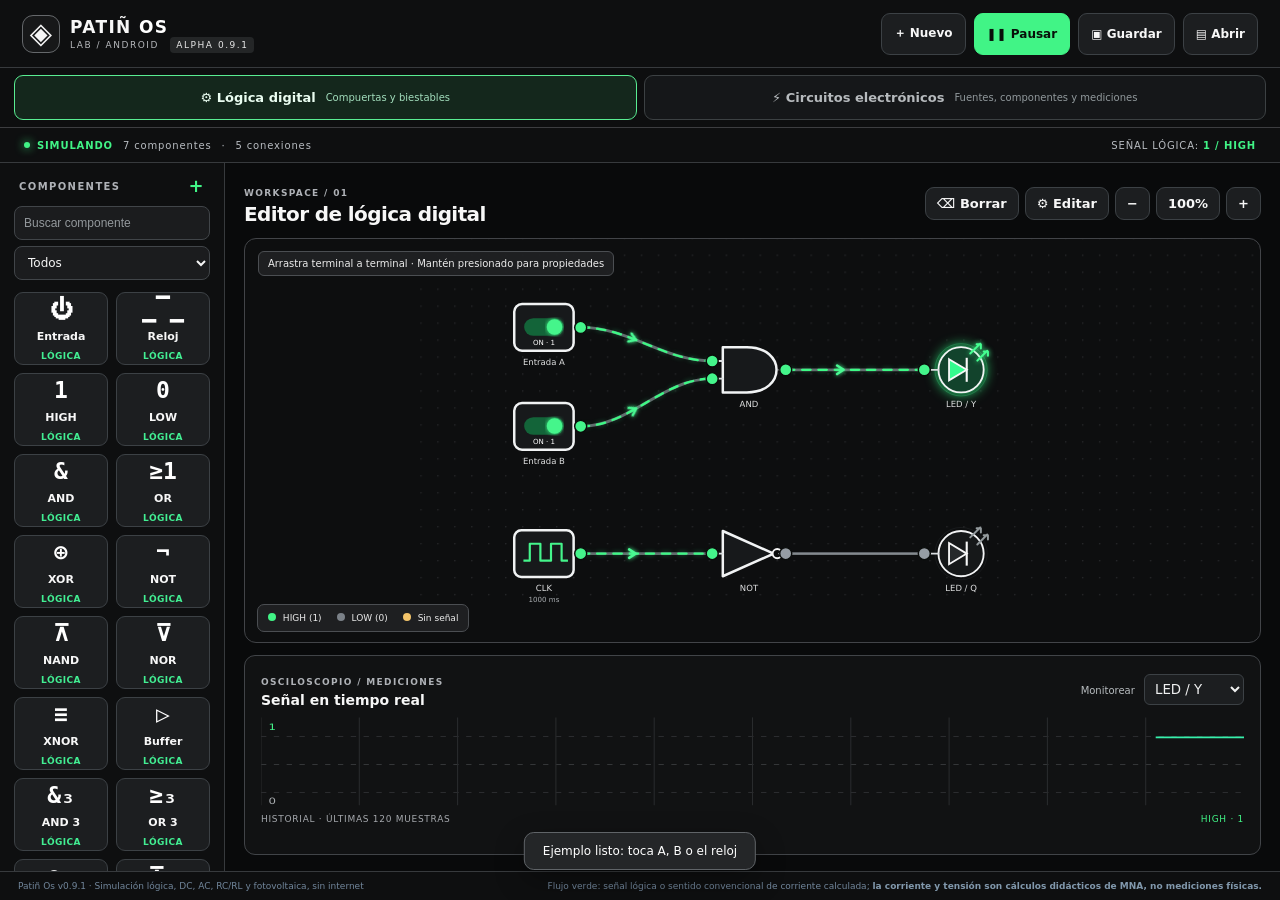
==== web/index.html @ f3eb8fe8 "chore: bump Patiñ Os to 0.9.1 and update electrical indicators" ====
<!DOCTYPE html>
<html lang="es"><head><meta charset="utf-8"/><meta name="viewport" content="width=device-width,initial-scale=1,maximum-scale=5,user-scalable=yes"/>
<meta name="theme-color" content="#0a0a0b"/><title>Patiñ Os · Laboratorio de circuitos</title>
<link rel="stylesheet" href="style.css"/></head><body>
<div class="app">
  <header class="topbar">
    <div class="brand"><div class="brand-mark">◈</div><div><strong>PATIÑ <em>OS</em></strong><small>LAB / ANDROID <span class="alpha">ALPHA 0.9.1</span></small></div></div>
    <div class="header-tools">
      <button id="newBtn" class="action" title="Nuevo proyecto" aria-label="Nuevo proyecto">＋ <span>Nuevo</span></button>
      <button id="runBtn" class="action primary" title="Pausar o reanudar" aria-label="Pausar o reanudar">❚❚ <span>Pausar</span></button>
      <button id="saveBtn" class="action" title="Guardar proyecto" aria-label="Guardar proyecto">▣ <span>Guardar</span></button>
      <button id="spiceBtn" class="action" title="Exportar circuito SPICE .cir" aria-label="Exportar SPICE">⚗ <span>SPICE</span></button>
      <button id="loadBtn" class="action" title="Abrir proyecto" aria-label="Abrir proyecto">▤ <span>Abrir</span></button>
      <input id="fileInput" type="file" accept=".json,.dig,application/json,application/xml,text/xml,text/plain" hidden />
    </div>
  </header>
  <nav class="workspace-tabs" aria-label="Laboratorios separados">
    <button id="logicModeBtn" class="workspace-tab active" data-workspace="logic" aria-pressed="true">⚙ Lógica digital <small>Compuertas y biestables</small></button>
    <button id="electronicsModeBtn" class="workspace-tab" data-workspace="electronics" aria-pressed="false">⚡ Circuitos electrónicos <small>Fuentes, componentes y mediciones</small></button>
  </nav>
  <div class="ribbon">
    <div class="live-pill"><i></i><b id="liveStatus">SIMULANDO</b></div>
    <span id="statNodes">0 componentes</span><span class="dotsep">·</span><span id="statWires">0 conexiones</span>
    <span class="ribbon-spacer"></span><span id="signalSummary">SEÑAL LÓGICA: <b class="high-word">1 / HIGH</b></span>
  </div>
  <main class="main">
    <aside class="sidebar">
      <div class="section-head">COMPONENTES <span>+</span></div>
      <div class="tool-controls"><input id="toolSearch" type="search" placeholder="Buscar componente" aria-label="Buscar componente" autocomplete="off"/><select id="toolCategory" aria-label="Categoría de componentes"><option value="all">Todos</option><option value="source">Fuentes</option><option value="gate">Compuertas</option><option value="advanced">Avanzados</option><option value="output">Salidas</option><option value="sequential">Biestables</option><option value="decoder">Decodificadores</option><option value="passive">Pasivos</option><option value="supply">Fuentes AC/DC</option><option value="diode">Diodos y LEDs</option><option value="actuator">Actuadores</option><option value="measurement">Medición</option><option value="transistor">Semiconductores e IC</option></select></div>
      <div class="tool-grid" id="tools"></div>
      <div class="section-head lower">PROYECTO</div>
      <div class="side-actions">
        <button id="sampleBtn">↻ <span>Circuito de ejemplo</span></button>
        <button id="undoBtn">↶ <span>Deshacer</span></button>
        <button id="clearBtn">⌫ <span>Limpiar todo</span></button>
      </div>
      <div class="tip"><b>Cómo conectar</b><p>Arrastra desde el punto de salida <span class="outdot">●</span> de un componente y luego una entrada <span class="indot">●</span>. Mueve los bloques arrastrándolos.</p></div>
    </aside>
    <section class="workarea">
      <div class="canvas-top"><div><span class="eyebrow">WORKSPACE / 01</span><h1 id="workspaceTitle">Editor de lógica digital</h1></div><div class="canvas-controls"><button id="deleteModeBtn">⌫ <span>Borrar</span></button><button id="editBtn" title="Editar propiedades del seleccionado">⚙ <span>Editar</span></button><button id="zoomOutBtn">−</button><button id="zoomResetBtn">100%</button><button id="zoomInBtn">+</button></div></div>
      <div class="svg-box" id="stage"><svg id="board" viewBox="0 0 1160 650" preserveAspectRatio="xMidYMid meet" aria-label="Editor visual de circuitos lógicos"><defs>
          <pattern id="dots" patternUnits="userSpaceOnUse" width="24" height="24"><circle cx="1" cy="1" r="1.1" fill="#323437" opacity=".68"/></pattern>
          <filter id="glow"><feGaussianBlur stdDeviation="3" result="blur"/><feMerge><feMergeNode in="blur"/><feMergeNode in="SourceGraphic"/></feMerge></filter>
        </defs><rect id="background" width="100%" height="100%" fill="url(#dots)"/><g id="wiresLayer"></g><g id="nodesLayer"></g><g id="overlayLayer"></g><g id="fxLayer" aria-hidden="true"></g></svg>
       <div class="canvas-hint" id="hint">Toca un interruptor para cambiar el nivel lógico</div>
       <div class="legend" id="signalLegend"><span><i class="green"></i> HIGH (1)</span><span><i class="gray"></i> LOW (0)</span><span><i class="amber"></i> Sin señal</span></div>
      </div>
      <div class="analog-status" id="analogStatus" role="status" hidden></div>
      <div class="import-status" id="importStatus" role="alert" hidden></div>
      <div class="bottom">
        <div class="scope-header"><div><span class="eyebrow">OSCILOSCOPIO / MEDICIONES</span><h2>Señal en tiempo real</h2></div><label>Monitorear <select id="scopeSelect"></select></label></div>
        <svg id="scope" viewBox="0 0 920 124" preserveAspectRatio="none"><g id="scopeLayer"></g></svg>
        <div class="scope-footer"><span>HISTORIAL · ÚLTIMAS 120 MUESTRAS</span><span id="scopeState">HIGH = 1</span></div>
      </div>
    </section>
  </main>
  <footer><span>Patiñ Os v0.9.1 · Simulación lógica, DC, AC, RC/RL y fotovoltaica, sin internet</span><span>Flujo verde: señal lógica o sentido convencional de corriente calculada; <b>la corriente y tensión son cálculos didácticos de MNA, no mediciones físicas.</b></span></footer>
  <div id="toast" role="status" aria-live="polite"></div>
  <dialog id="propsDialog" class="props-dialog" aria-labelledby="propsTitle"><form id="propsForm" method="dialog"><h2 id="propsTitle">Propiedades</h2><p class="props-description">Mantén presionado cualquier componente para configurar sus parámetros.</p><div id="propsFields"></div><p id="propsHelp" class="props-help"></p><div class="props-actions"><button type="button" id="propsClose">Cancelar</button><button type="submit" class="props-save">Guardar cambios</button></div></form></dialog>
</div>
<script src="engine.js"></script><script src="analog.js"></script><script src="spice.js"></script><script src="dig.js"></script><script src="app.js"></script></body></html>
---- web/style.css ----
:root{--bg:#07101b;--panel:#0d1928;--panel2:#111f30;--edge:#24354a;--text:#e7f1fd;--muted:#7890aa;--hi:#38f0a2;--cyan:#36d6ff;--warn:#ffcc68;--low:#576a83}*{box-sizing:border-box}html,body{width:100%;height:100%;margin:0;background:var(--bg);color:var(--text);font-family:Inter,system-ui,-apple-system,Segoe UI,Roboto,sans-serif;overscroll-behavior:none}button,select{font-family:inherit}button{cursor:pointer;-webkit-tap-highlight-color:transparent;touch-action:manipulation}.app{display:flex;flex-direction:column;height:100dvh;min-height:560px}.topbar{height:68px;border-bottom:1px solid var(--edge);padding:0 22px;display:flex;align-items:center;justify-content:space-between;background:#0b1522;flex-shrink:0}.brand{display:flex;align-items:center;gap:10px}.brand-mark{height:38px;width:38px;background:linear-gradient(140deg,#1a4662,#164a4c);border:1px solid #276880;border-radius:11px;color:#64e7e5;text-align:center;line-height:34px;font-size:29px}.brand strong{font-size:17px;letter-spacing:.095em}.brand strong em{font-style:normal;color:var(--hi)}.brand small{display:block;font-size:9px;color:#95adc6;letter-spacing:.17em;margin-top:3px}.alpha{font-size:9px;background:#1d3c3c;color:#73d8b4;padding:3px 6px;border-radius:4px;margin-left:7px}.header-tools{display:flex;gap:8px}.action,.canvas-controls button{background:#14243a;border:1px solid var(--edge);color:#ccdded;border-radius:9px;padding:10px 12px;font-weight:700;font-size:12px}.action.primary{color:#0c211e;background:var(--hi);border-color:var(--hi)}.ribbon{height:35px;display:flex;gap:10px;align-items:center;padding:0 24px;border-bottom:1px solid #152a3c;background:#0b1521;color:#8aa1b8;font-size:10px;letter-spacing:.085em;flex-shrink:0}.ribbon-spacer{flex:1}.live-pill{display:flex;gap:7px;align-items:center;color:#62e6af;font-weight:800}.live-pill i{height:6px;width:6px;background:var(--hi);border-radius:50%;box-shadow:0 0 10px var(--hi)}.high-word{color:var(--hi)}.main{display:flex;flex:1;min-height:0}.sidebar{width:225px;flex-shrink:0;border-right:1px solid var(--edge);padding:18px 14px;overflow:auto;background:#0b1522}.section-head{font-size:10px;font-weight:900;color:#9db3c9;letter-spacing:.14em;display:flex;justify-content:space-between;padding:0 5px;margin-bottom:14px}.section-head span{color:var(--hi);font-size:18px;line-height:9px}.section-head.lower{margin-top:26px}.tool-grid{display:grid;grid-template-columns:repeat(2,minmax(0,1fr));gap:8px}.tool{min-height:73px;border:1px solid #26394f;background:#111f30;color:#d5e8f4;border-radius:9px;display:flex;flex-direction:column;justify-content:center;align-items:center;gap:8px;font-size:11px;font-weight:750;transition:background .12s}.tool:hover,.tool:active{border-color:#39bcb0;background:#19384a}.tool .glyph{font-family:monospace;color:#62dcd8;font-size:23px;font-weight:800}.side-actions{display:flex;flex-direction:column;gap:4px}.side-actions button{display:flex;gap:11px;align-items:center;background:transparent;color:#b8cbdd;border:0;border-radius:8px;padding:10px 9px;text-align:left;font-weight:600;font-size:11px}.side-actions button:hover{background:#172a3b}.tip{margin:22px 0 0;border:1px solid #23474c;border-radius:9px;padding:12px;background:#0e292d;font-size:11px;color:#93bfbf;line-height:1.6}.tip b{color:#72e0d0}.tip p{margin:6px 0 0}.outdot{color:var(--hi)}.indot{color:var(--cyan)}.workarea{flex:1;min-width:0;min-height:0;display:flex;flex-direction:column;padding:18px 19px 16px;gap:12px}.canvas-top{display:flex;justify-content:space-between;align-items:center;gap:6px}.eyebrow{font-size:9px;color:#72a5bd;letter-spacing:.15em;font-weight:800}h1{margin:2px 0 0;font-size:20px;letter-spacing:-.03em}h2{font-size:14px;margin:3px 0 0}.canvas-controls{display:flex;gap:6px}.canvas-controls button{font-size:13px;padding:8px 11px}.canvas-controls .on{color:var(--warn);border-color:var(--warn)}.svg-box{position:relative;min-height:250px;flex:1;border:1px solid #2b4054;background:#0b1726;border-radius:12px;overflow:hidden}.svg-box svg{width:100%;height:100%;display:block;touch-action:none;user-select:none;-webkit-user-select:none}.canvas-hint{position:absolute;top:12px;left:13px;background:#1a2b3cdb;border:1px solid #253f54;border-radius:6px;font-size:10px;padding:6px 9px;color:#96bad0;pointer-events:none}.legend{position:absolute;bottom:10px;left:12px;display:flex;gap:15px;background:#0b1a2cd9;border:1px solid #2a3d52;border-radius:7px;padding:8px 10px;font-size:9px;color:#a6b6c8;pointer-events:none}.legend i{display:inline-block;width:8px;height:8px;border-radius:50%;margin-right:4px}.legend .green{background:var(--hi)}.legend .gray{background:var(--low)}.legend .amber{background:var(--warn)}.gate-body{fill:#15273a;stroke:#59738b;stroke-width:1.8}.gate-label{fill:#e0effa;font:bold 15px system-ui,Segoe UI,sans-serif;text-anchor:middle;dominant-baseline:middle;pointer-events:none}.gate-caption{fill:#95acc4;font:11px system-ui,Segoe UI,sans-serif;text-anchor:middle;pointer-events:none}.gate-sublabel{fill:#83b4b8;font:9px system-ui,Segoe UI,sans-serif;text-anchor:middle;pointer-events:none}.node-group{cursor:grab}.node-group.dragging{cursor:grabbing}.node-group.selected .gate-body{stroke:#44e0dd;stroke-width:2.8;filter:drop-shadow(0 0 5px #27b1c85c)}.port{stroke:#0b1927;stroke-width:3;cursor:crosshair}.port.out{fill:var(--hi)}.port.in{fill:var(--cyan)}.wire-back{fill:none;stroke:#475b70;stroke-width:5;stroke-linecap:round;pointer-events:stroke}.wire-energized{fill:none;stroke:#35f9ad;stroke-width:3;stroke-dasharray:9 15;stroke-linecap:round;animation:energyFlow .85s linear infinite;pointer-events:none;filter:drop-shadow(0 0 4px #23f8a66a)}.wire-low{fill:none;stroke:#536a84;stroke-width:3;pointer-events:none}.wire-open{fill:none;stroke:#e8b45e;stroke-width:2;stroke-dasharray:4 10;pointer-events:none}.wire-delete{stroke:#e95967}.wire-preview{fill:none;stroke:var(--cyan);stroke-width:2.8;stroke-dasharray:6 8;pointer-events:none}@keyframes energyFlow{to{stroke-dashoffset:-24}}.bottom{height:200px;flex-shrink:0;background:#0d1a29;border:1px solid #22384c;border-radius:11px;padding:14px 16px 12px;display:flex;flex-direction:column}.scope-header{display:flex;align-items:center;justify-content:space-between}.scope-header label{font-size:10px;color:#9fb2c6}.scope-header select{margin-left:6px;border:1px solid #294153;background:#142b3e;color:#d2f3eb;border-radius:6px;padding:6px;max-width:155px}#scope{width:100%;height:99px;margin-top:7px;overflow:hidden}.scope-footer{display:flex;justify-content:space-between;color:#7891aa;font-size:9px;letter-spacing:.08em}.scope-footer span:last-child{color:#6ff4b5}footer{display:flex;justify-content:space-between;gap:10px;padding:9px 18px;background:#0b1421;border-top:1px solid #1e3143;font-size:9px;color:#71869b;flex-shrink:0}footer b{font-weight:600;color:#8198ac}#toast{position:fixed;z-index:200;left:50%;bottom:30px;transform:translateX(-50%) translateY(90px);transition:transform .2s;background:#1e3e48;border:1px solid #3a9996;color:#d9fff5;border-radius:10px;padding:11px 18px;font-size:12px;box-shadow:0 10px 30px #0005;pointer-events:none}#toast.visible{transform:translateX(-50%) translateY(0)}
@media(max-width:850px){.sidebar{width:176px;padding:12px 9px}.tool{min-height:62px}.workarea{padding:12px}.bottom{height:172px}.main{min-height:0}.topbar{padding:0 10px}.ribbon{padding:0 11px}.canvas-controls button{padding:7px 8px}footer{display:none}}
@media(max-width:630px){.app{min-height:550px}.topbar{height:56px}.brand strong{font-size:13px}.brand small{font-size:8px}.brand-mark{height:32px;width:32px;line-height:29px;font-size:25px}.action{padding:8px 9px}.action span{display:none}.header-tools{gap:4px}.ribbon{height:30px;font-size:8px}.ribbon>span:nth-of-type(3),.ribbon>.dotsep{display:none}.main{flex-direction:column-reverse}.sidebar{width:100%;height:124px;flex-shrink:0;padding:9px 10px;overflow-x:auto;overflow-y:hidden;border-right:none;border-top:1px solid var(--edge)}.sidebar>.section-head{display:none}.tool-grid{display:flex;gap:7px;width:max-content}.tool{min-width:77px;min-height:95px;gap:4px}.tool .glyph{font-size:24px}.side-actions,.tip{display:none}.workarea{padding:9px;gap:7px}.canvas-top h1{font-size:15px}.canvas-controls button span{display:none}.canvas-hint{font-size:9px}.legend{gap:7px;font-size:8px}.bottom{height:135px;padding:8px 10px}.scope-header h2{font-size:12px}#scope{height:64px}.scope-footer{font-size:8px}.scope-header select{max-width:108px} .canvas-hint{top:6px;left:6px}}

/* 0.2: visible file import diagnostics, especially useful on narrow Android screens. */
.import-status{background:#3b261c;color:#ffe9c7;border:1px solid #ba7344;border-radius:9px;padding:9px 13px;font-size:11px;line-height:1.5;white-space:normal;word-break:break-word;max-height:106px;overflow:auto;flex-shrink:0}
.import-status[hidden]{display:none}
.brand strong{letter-spacing:.08em}
@media(max-width:630px){.import-status{font-size:10px;max-height:76px;padding:7px 9px}.brand strong{font-size:16px}}

/* Patiñ Os 0.3: monochrome high contrast, SVG component symbols and directed activity. */
:root{--bg:#08090a;--panel:#101112;--panel2:#171819;--edge:#373a3d;--text:#f7f7f7;--muted:#acb0b4;--hi:#41f486;--cyan:#e2e6e9;--warn:#f3c46a;--low:#7b8188}
html,body{background:var(--bg);color:var(--text);-webkit-font-smoothing:antialiased;text-rendering:optimizeLegibility}
.topbar,.ribbon,footer,.sidebar{background:#0e0f10;border-color:var(--edge)}.topbar{box-shadow:0 1px 0 #35383a}
.brand-mark{background:#171819;color:#f6f6f6;border-color:#65686b}.brand small{color:#b6b8bc}.brand strong em{color:#fff}.alpha{background:#242627;color:#e9e9e9}.ribbon{color:#b8bcc1}.eyebrow,.section-head{color:#afb2b7}.live-pill{color:var(--hi)}
.action,.canvas-controls button,.tool,.scope-header select{background:#1c1e20;color:#f7f7f7;border-color:#3c4145}.action.primary{background:var(--hi);color:#08100a;border-color:var(--hi)}.action:hover,.tool:hover,.canvas-controls button:hover{background:#2c2e30;border-color:#c9cbd0;color:#fff}
.sidebar{border-color:var(--edge)}.side-actions button{color:#eeeff1}.side-actions button:hover{background:#252729}.tip{background:#191b1b;border-color:#414443;color:#b6bec0}.tip b{color:#fff}.tool .glyph{color:#fff}.outdot{color:var(--hi)}.indot{color:#f6f6f6}
.workarea{background:#090a0b}.svg-box{background:#0d0e0f;border-color:#424448}.canvas-hint,.legend{background:#202123ec;border-color:#4b4e52;color:#ececec}.legend .gray{background:var(--low)}
.gate-body{fill:#17191b;stroke:#f1f3f4;stroke-width:2.5;stroke-linejoin:round;vector-effect:non-scaling-stroke}.gate-line{fill:none;stroke:#f5f5f5;stroke-width:2.5;vector-effect:non-scaling-stroke}.gate-caption{fill:#e0e1e2;font:12px system-ui,Segoe UI,sans-serif;text-anchor:middle;pointer-events:none}.gate-sublabel{fill:#fff;font:10px system-ui,sans-serif;text-anchor:middle;pointer-events:none}.gate-label{fill:#f5f5f5;font:700 28px system-ui,sans-serif;text-anchor:middle;dominant-baseline:middle;pointer-events:none}
.node-group.selected .gate-body{stroke:#44f58b;stroke-width:3.5;filter:drop-shadow(0 0 5px #35ed8966)}.port{stroke:#0b0b0b;stroke-width:2.8}.port.in,.port.out{stroke:#0a0c0b;stroke-width:2}.wire-back{stroke:#63696d;stroke-width:4}.wire-low{stroke:#84898e;stroke-width:2.5}.wire-energized{stroke:#3dfa85;stroke-width:3.2;stroke-dasharray:12 11;filter:drop-shadow(0 0 4px #34ff9566);animation:energyFlow .9s linear infinite}.flow-chevron{fill:none;stroke:#4af993;stroke-width:3.6;stroke-linecap:round;stroke-linejoin:round;filter:drop-shadow(0 0 3px #4af993)}.app.paused .wire-energized{animation-play-state:paused}.wire-preview{stroke:#e9e9e9}.wire-open{stroke:#e5bc72}.wire-delete{stroke:#ff7777}.led-housing{fill:#161819;stroke:#f3f4f5;stroke-width:2.6}.led-housing.lit{fill:#12432c;filter:drop-shadow(0 0 9px #2ffc86)}.led-rays{fill:none;stroke:#92999c;stroke-width:2.8;stroke-linecap:round;stroke-linejoin:round}.led-rays.rays-on{stroke:#45ff91;filter:drop-shadow(0 0 4px #4bff9a)}
.bottom{background:#111213;border-color:#414448}#scope{background:#111213}.scope-header label{color:#b8bdc0}.scope-header select{color:#f0f1f1}.scope-footer{color:#a5a8ad}.scope-footer span:last-child{color:var(--hi)}#toast{background:#242628;border-color:#606468;color:#fff}.import-status{background:#2c2317;color:#ffe9c7}
svg{shape-rendering:geometricPrecision;text-rendering:geometricPrecision}
@media(max-width:630px){.topbar{padding:0 11px}.brand strong{font-size:16px}.ribbon{font-size:9px}.workarea{padding:10px;gap:9px}.svg-box{min-height:260px}.canvas-hint{font-size:11px;padding:7px 10px}.canvas-top h1{font-size:17px}.canvas-controls button{min-width:37px;padding:9px}.sidebar{height:125px}.tool{background:#171819;min-width:80px;min-height:94px}.tool .glyph{font-size:27px}.legend{font-size:9px;gap:8px}.bottom{height:151px}.scope-header h2{font-size:14px}.scope-header select{padding:7px}.scope-footer{font-size:8px}}

.pin-lead{stroke:#dadde0;stroke-width:2.6;stroke-linecap:round;pointer-events:none}

/* v0.4 - touch-friendly wiring, component browsing, and small visual fault sparks */
.header-tools{align-items:center}.header-tools .action{min-width:42px;min-height:42px}
.tool-controls{display:flex;flex-direction:column;gap:6px;margin:0 0 12px}
.tool-controls input,.tool-controls select{width:100%;min-width:0;background:#1b1c1e;color:#f5f5f5;border:1px solid #414549;border-radius:8px;min-height:34px;padding:6px 9px;font-size:12px}
.tool-controls input::placeholder{color:#93989c}.empty-tools{font-size:12px;color:#adb1b6;padding:12px}
.port-hit{fill:transparent;stroke:transparent;stroke-width:2;pointer-events:all;cursor:crosshair}
.port{pointer-events:none}.port-hit:hover{stroke:#f2f2f2aa;fill:#aaaaaa26}
.pending-ring{fill:none;stroke:#f5f5f5;stroke-width:2;stroke-dasharray:5 5;animation:spinRing 1s linear infinite;pointer-events:none}
@keyframes spinRing{to{stroke-dashoffset:-20}}
.gate-symbol{fill:#f8f8f8;text-anchor:middle;font-size:23px;font-weight:800;font-family:system-ui;pointer-events:none}
.spark-particle{animation:sparkFly .58s ease-out forwards;pointer-events:none;transform-origin:center}
.spark-flash{fill:#ffd17f;animation:sparkFlash .38s ease-out forwards;pointer-events:none}
@keyframes sparkFly{0%{transform:translate(0,0) scale(1);opacity:1}100%{transform:translate(var(--dx),var(--dy)) scale(.15);opacity:0}}
@keyframes sparkFlash{0%{transform:scale(.8);opacity:1}100%{transform:scale(3.2);opacity:0}}
@media(max-width:630px){
 .topbar{gap:7px;padding:0 9px}.brand{gap:6px}.brand-mark{width:30px;height:30px;line-height:28px}
 .brand strong{font-size:14px}.brand small{font-size:7px;letter-spacing:.08em}.alpha{font-size:7px;padding:3px;margin-left:2px}
 .header-tools{gap:4px}.header-tools .action{min-width:38px;min-height:38px;padding:6px 8px;font-size:19px}
 .sidebar{height:176px;padding:7px 9px}.tool-controls{display:flex;flex-direction:row;gap:6px;margin-bottom:7px;height:33px}
 .tool-controls input{flex:1;width:auto;min-width:0}.tool-controls select{width:115px}
 .tool{min-height:102px;min-width:85px;gap:3px}.tool .glyph{font-size:24px}.tool span:last-child{font-size:11px}
 .canvas-hint{max-width:calc(100% - 20px)}.legend{gap:6px;padding:6px 7px}
}

/* Patiñ Os v0.5 – parameter editing and a larger searchable component library */
.component-line{fill:none;stroke:#f1f2f3;stroke-width:2.8;stroke-linejoin:round;stroke-linecap:round}
.component-shell{fill:#191b1c;stroke:#f1f2f3;stroke-width:2.7}
.component-on{fill:#143b28;filter:drop-shadow(0 0 8px #40f18b88)}
.component-letter{font:700 18px system-ui,sans-serif;fill:#f5f5f6;text-anchor:middle;pointer-events:none}
.component-mini{font:12px system-ui,sans-serif;fill:#cdd1d4;text-anchor:middle;pointer-events:none}
.component-properties{font:10px system-ui,sans-serif;text-anchor:middle;fill:#aaaeb2;pointer-events:none}
.sound-waves{fill:none;stroke:#4bf993;stroke-width:3;stroke-linecap:round;filter:drop-shadow(0 0 5px #40f18b)}
.analog-status{border:1px solid #55534a;border-radius:9px;background:#191817;color:#d9d5cb;padding:8px 12px;font-size:11px;line-height:1.5;max-height:90px;overflow:auto;flex-shrink:0}
.analog-status[hidden]{display:none}
.props-dialog{border:1px solid #555c5a;border-radius:16px;background:#161718;color:#f4f4f4;max-width:min(94vw,470px);width:calc(100% - 30px);max-height:83dvh;padding:21px;box-shadow:0 28px 90px #000d;overflow-y:auto}
.props-dialog::backdrop{background:#000b;backdrop-filter:blur(3px)}.props-dialog h2{font-size:21px;margin:0 0 7px}.props-description,.props-help{color:#aeb3b6;font-size:12px;line-height:1.6;margin:7px 0 16px}
.property-field{display:flex;flex-direction:column;gap:7px;margin:12px 0;font-size:12px;color:#dce0e2}
.property-field input,.property-field select{border:1px solid #555e61;border-radius:9px;background:#242628;color:#fff;min-height:44px;padding:9px 12px;font-size:16px;width:100%;box-sizing:border-box}
.property-field input:focus,.property-field select:focus{outline:2px solid #46ef8d;border-color:#46ef8d}
.props-actions{display:flex;gap:12px;justify-content:flex-end;margin-top:18px}.props-actions button{min-height:44px;padding:8px 15px;border:1px solid #656a6e;background:#252728;color:#f9f9f9;border-radius:9px}.props-actions .props-save{background:#41f486;border-color:#41f486;color:#07150d;font-weight:700}
@media(max-width:630px){.canvas-controls #editBtn{font-size:17px}.canvas-controls #editBtn span{display:none}.tool-controls select{width:128px}.tool{min-width:98px}.props-dialog{padding:17px}.analog-status{font-size:10px;max-height:68px}}

/* Voltaje y corriente físicos calculados de las ramas de MNA. */
.component-reading{font:9px system-ui,sans-serif;fill:#48ff98;text-anchor:middle;pointer-events:none;}
@media(max-width:630px){.component-reading{font-size:9px}}

/* v0.7: visible model support state on every catalog item. */
.tool .model-type{font-size:9px;letter-spacing:.045em;color:#42ef93;text-transform:uppercase;line-height:1.2;white-space:nowrap;font-weight:600}
.tool .model-type.pending{color:#e6c185}
@media(max-width:630px){.tool .model-type{font-size:8px}.tool{min-height:108px}}

/* v0.9: independently saved logic and electronics workspaces */
.workspace-tabs{display:flex;gap:7px;padding:7px 14px;background:#0d0e0f;border-bottom:1px solid #3c3d40;flex:none}
.workspace-tab{border:1px solid #3c4143;background:#151719;color:#b6babd;border-radius:9px;min-height:45px;padding:7px 14px;font-weight:750;text-align:left;flex:1;display:flex;align-items:center;gap:10px;justify-content:center;font-size:13px}
.workspace-tab small{font-weight:500;color:#91999c;font-size:10px}.workspace-tab.active{border-color:#59ed92;background:#14271c;color:#eafdf1}.workspace-tab.active small{color:#a2ddbc}
.workspace-tab:focus-visible{outline:2px solid #7af6ad;outline-offset:2px}
@media(max-width:630px){.workspace-tabs{gap:6px;padding:5px 9px}.workspace-tab{font-size:11px;min-height:39px;padding:5px 8px;gap:4px}.workspace-tab small{display:none}}
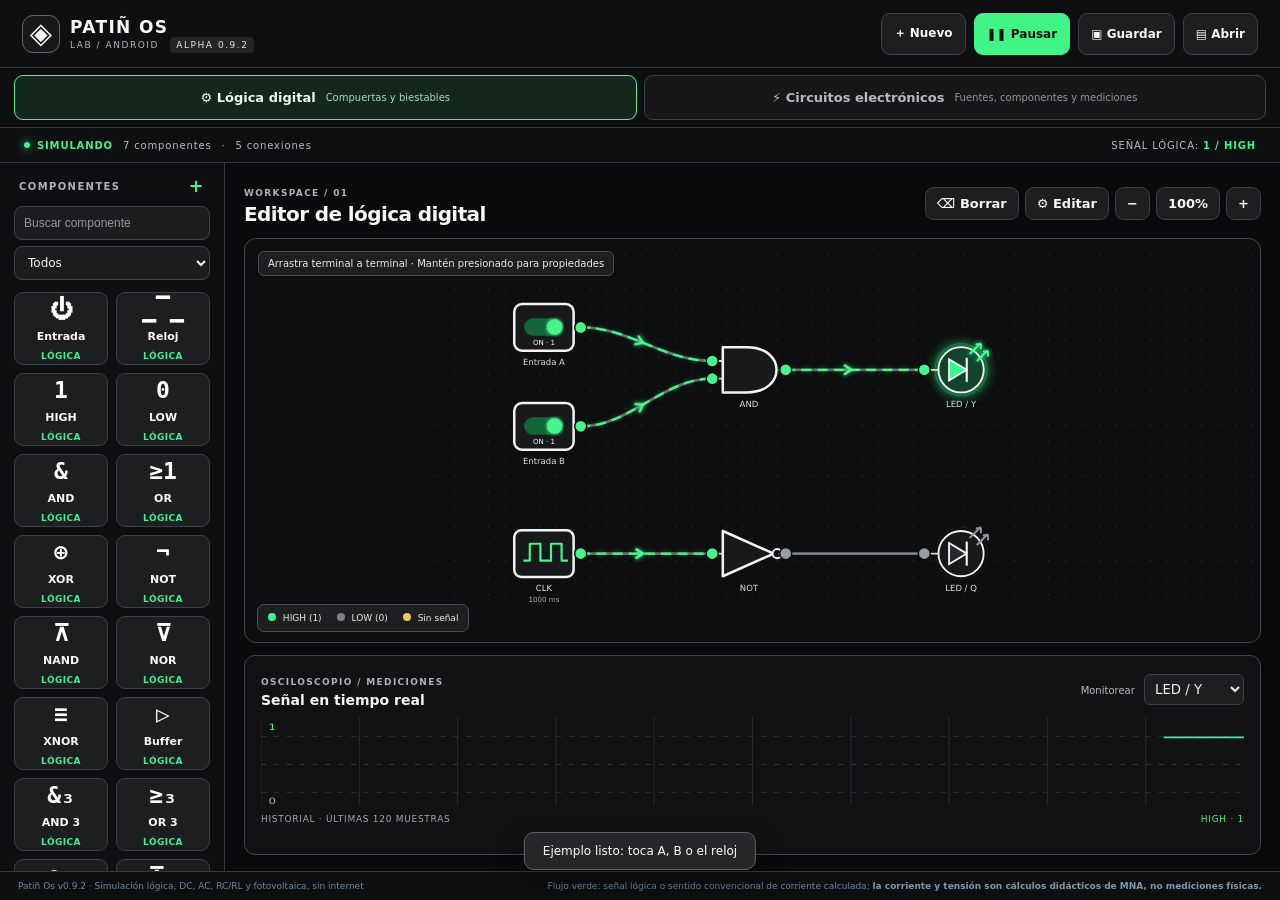
==== commit a875710a: "feat: Patiñ Os v0.9.2 transformer and RGB four-terminal physics" ====
--- a/web/index.html
+++ b/web/index.html
@@ -4,7 +4,7 @@
 <link rel="stylesheet" href="style.css"/></head><body>
 <div class="app">
   <header class="topbar">
-    <div class="brand"><div class="brand-mark">◈</div><div><strong>PATIÑ <em>OS</em></strong><small>LAB / ANDROID <span class="alpha">ALPHA 0.9.1</span></small></div></div>
+    <div class="brand"><div class="brand-mark">◈</div><div><strong>PATIÑ <em>OS</em></strong><small>LAB / ANDROID <span class="alpha">ALPHA 0.9.2</span></small></div></div>
     <div class="header-tools">
       <button id="newBtn" class="action" title="Nuevo proyecto" aria-label="Nuevo proyecto">＋ <span>Nuevo</span></button>
       <button id="runBtn" class="action primary" title="Pausar o reanudar" aria-label="Pausar o reanudar">❚❚ <span>Pausar</span></button>
@@ -54,8 +54,8 @@
       </div>
     </section>
   </main>
-  <footer><span>Patiñ Os v0.9.1 · Simulación lógica, DC, AC, RC/RL y fotovoltaica, sin internet</span><span>Flujo verde: señal lógica o sentido convencional de corriente calculada; <b>la corriente y tensión son cálculos didácticos de MNA, no mediciones físicas.</b></span></footer>
+  <footer><span>Patiñ Os v0.9.2 · Simulación lógica, DC, AC, RC/RL y fotovoltaica, sin internet</span><span>Flujo verde: señal lógica o sentido convencional de corriente calculada; <b>la corriente y tensión son cálculos didácticos de MNA, no mediciones físicas.</b></span></footer>
   <div id="toast" role="status" aria-live="polite"></div>
   <dialog id="propsDialog" class="props-dialog" aria-labelledby="propsTitle"><form id="propsForm" method="dialog"><h2 id="propsTitle">Propiedades</h2><p class="props-description">Mantén presionado cualquier componente para configurar sus parámetros.</p><div id="propsFields"></div><p id="propsHelp" class="props-help"></p><div class="props-actions"><button type="button" id="propsClose">Cancelar</button><button type="submit" class="props-save">Guardar cambios</button></div></form></dialog>
 </div>
-<script src="engine.js"></script><script src="analog.js"></script><script src="spice.js"></script><script src="dig.js"></script><script src="app.js"></script></body></html>+<script src="engine.js"></script><script src="analog.js"></script><script src="special.js"></script><script src="spice.js"></script><script src="dig.js"></script><script src="app.js"></script></body></html>
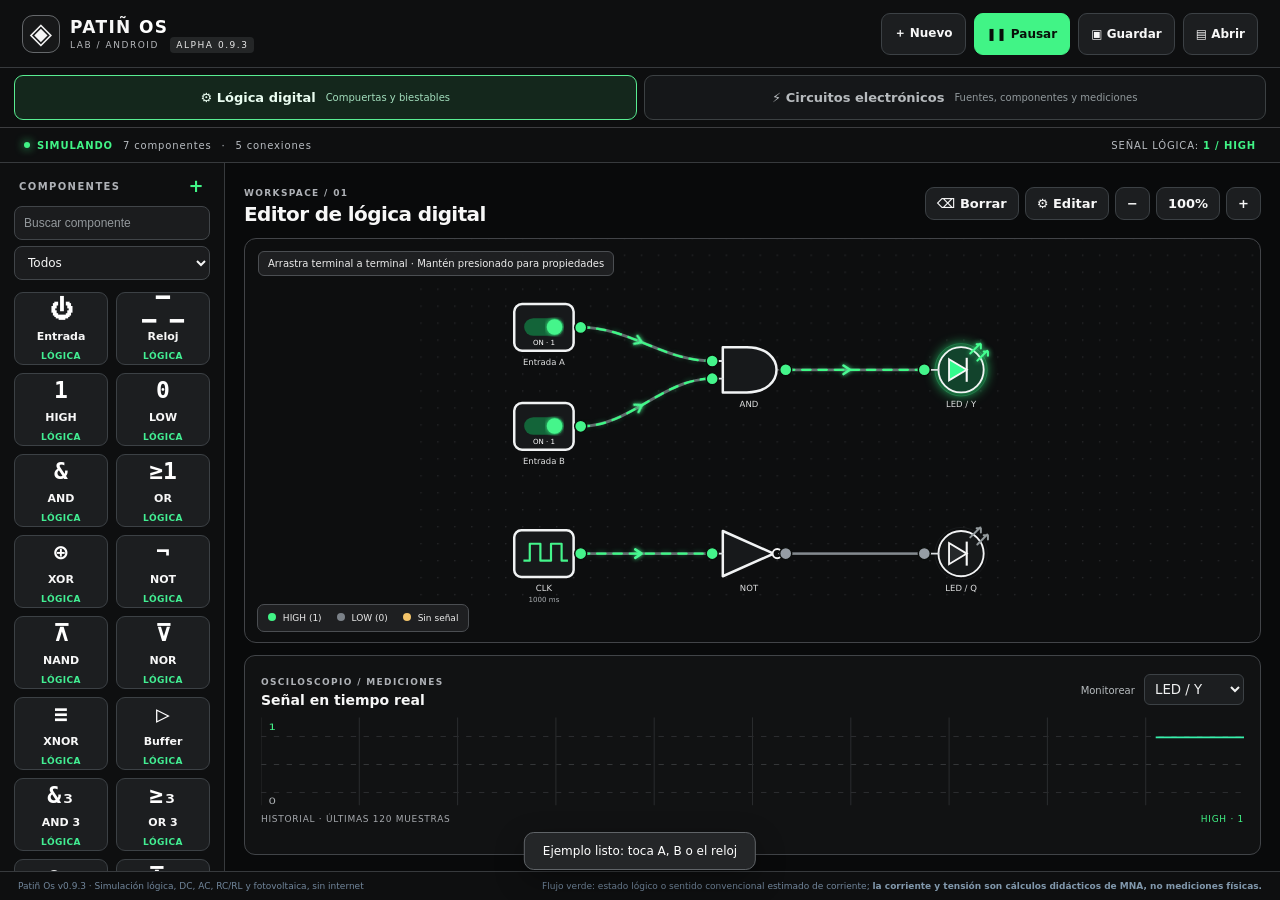
==== commit fd837b40: "feat: Patiñ Os v0.9.3 new electrical models and instruments" ====
--- a/web/index.html
+++ b/web/index.html
@@ -4,7 +4,7 @@
 <link rel="stylesheet" href="style.css"/></head><body>
 <div class="app">
   <header class="topbar">
-    <div class="brand"><div class="brand-mark">◈</div><div><strong>PATIÑ <em>OS</em></strong><small>LAB / ANDROID <span class="alpha">ALPHA 0.9.2</span></small></div></div>
+    <div class="brand"><div class="brand-mark">◈</div><div><strong>PATIÑ <em>OS</em></strong><small>LAB / ANDROID <span class="alpha">ALPHA 0.9.3</span></small></div></div>
     <div class="header-tools">
       <button id="newBtn" class="action" title="Nuevo proyecto" aria-label="Nuevo proyecto">＋ <span>Nuevo</span></button>
       <button id="runBtn" class="action primary" title="Pausar o reanudar" aria-label="Pausar o reanudar">❚❚ <span>Pausar</span></button>
@@ -54,8 +54,8 @@
       </div>
     </section>
   </main>
-  <footer><span>Patiñ Os v0.9.2 · Simulación lógica, DC, AC, RC/RL y fotovoltaica, sin internet</span><span>Flujo verde: señal lógica o sentido convencional de corriente calculada; <b>la corriente y tensión son cálculos didácticos de MNA, no mediciones físicas.</b></span></footer>
+  <footer><span>Patiñ Os v0.9.3 · Simulación lógica, DC, AC, RC/RL y fotovoltaica, sin internet</span><span>Flujo verde: estado lógico o sentido convencional estimado de corriente; <b>la corriente y tensión son cálculos didácticos de MNA, no mediciones físicas.</b></span></footer>
   <div id="toast" role="status" aria-live="polite"></div>
   <dialog id="propsDialog" class="props-dialog" aria-labelledby="propsTitle"><form id="propsForm" method="dialog"><h2 id="propsTitle">Propiedades</h2><p class="props-description">Mantén presionado cualquier componente para configurar sus parámetros.</p><div id="propsFields"></div><p id="propsHelp" class="props-help"></p><div class="props-actions"><button type="button" id="propsClose">Cancelar</button><button type="submit" class="props-save">Guardar cambios</button></div></form></dialog>
 </div>
-<script src="engine.js"></script><script src="analog.js"></script><script src="special.js"></script><script src="spice.js"></script><script src="dig.js"></script><script src="app.js"></script></body></html>+<script src="engine.js"></script><script src="analog.js"></script><script src="special.js"></script><script src="devices.js"></script><script src="spice.js"></script><script src="dig.js"></script><script src="app.js"></script></body></html>
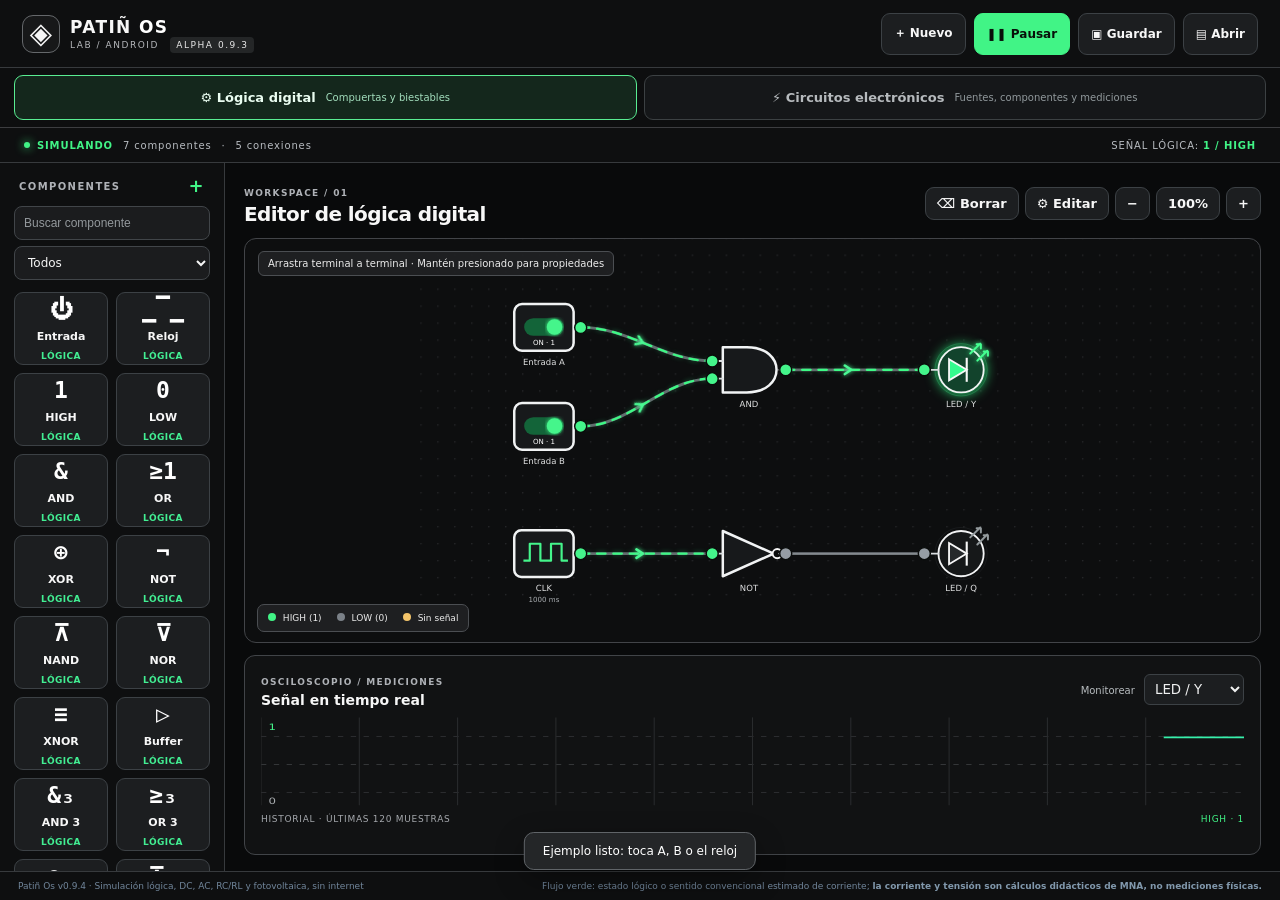
==== commit 413cfa70: "feat(ui): v0.9.4 LED colors and luminous intensity by simulated current" ====
--- a/web/index.html
+++ b/web/index.html
@@ -40,6 +40,7 @@
       <div class="canvas-top"><div><span class="eyebrow">WORKSPACE / 01</span><h1 id="workspaceTitle">Editor de lógica digital</h1></div><div class="canvas-controls"><button id="deleteModeBtn">⌫ <span>Borrar</span></button><button id="editBtn" title="Editar propiedades del seleccionado">⚙ <span>Editar</span></button><button id="zoomOutBtn">−</button><button id="zoomResetBtn">100%</button><button id="zoomInBtn">+</button></div></div>
       <div class="svg-box" id="stage"><svg id="board" viewBox="0 0 1160 650" preserveAspectRatio="xMidYMid meet" aria-label="Editor visual de circuitos lógicos"><defs>
           <pattern id="dots" patternUnits="userSpaceOnUse" width="24" height="24"><circle cx="1" cy="1" r="1.1" fill="#323437" opacity=".68"/></pattern>
+          <filter id="ledBloom" x="-130%" y="-130%" width="360%" height="360%"><feGaussianBlur stdDeviation="11"/></filter>
           <filter id="glow"><feGaussianBlur stdDeviation="3" result="blur"/><feMerge><feMergeNode in="blur"/><feMergeNode in="SourceGraphic"/></feMerge></filter>
         </defs><rect id="background" width="100%" height="100%" fill="url(#dots)"/><g id="wiresLayer"></g><g id="nodesLayer"></g><g id="overlayLayer"></g><g id="fxLayer" aria-hidden="true"></g></svg>
        <div class="canvas-hint" id="hint">Toca un interruptor para cambiar el nivel lógico</div>
@@ -54,8 +55,8 @@
       </div>
     </section>
   </main>
-  <footer><span>Patiñ Os v0.9.3 · Simulación lógica, DC, AC, RC/RL y fotovoltaica, sin internet</span><span>Flujo verde: estado lógico o sentido convencional estimado de corriente; <b>la corriente y tensión son cálculos didácticos de MNA, no mediciones físicas.</b></span></footer>
+  <footer><span>Patiñ Os v0.9.4 · Simulación lógica, DC, AC, RC/RL y fotovoltaica, sin internet</span><span>Flujo verde: estado lógico o sentido convencional estimado de corriente; <b>la corriente y tensión son cálculos didácticos de MNA, no mediciones físicas.</b></span></footer>
   <div id="toast" role="status" aria-live="polite"></div>
   <dialog id="propsDialog" class="props-dialog" aria-labelledby="propsTitle"><form id="propsForm" method="dialog"><h2 id="propsTitle">Propiedades</h2><p class="props-description">Mantén presionado cualquier componente para configurar sus parámetros.</p><div id="propsFields"></div><p id="propsHelp" class="props-help"></p><div class="props-actions"><button type="button" id="propsClose">Cancelar</button><button type="submit" class="props-save">Guardar cambios</button></div></form></dialog>
 </div>
-<script src="engine.js"></script><script src="analog.js"></script><script src="special.js"></script><script src="devices.js"></script><script src="spice.js"></script><script src="dig.js"></script><script src="app.js"></script></body></html>
+<script src="engine.js"></script><script src="analog.js"></script><script src="special.js"></script><script src="devices.js"></script><script src="spice.js"></script><script src="dig.js"></script><script src="leds.js"></script><script src="app.js"></script></body></html>
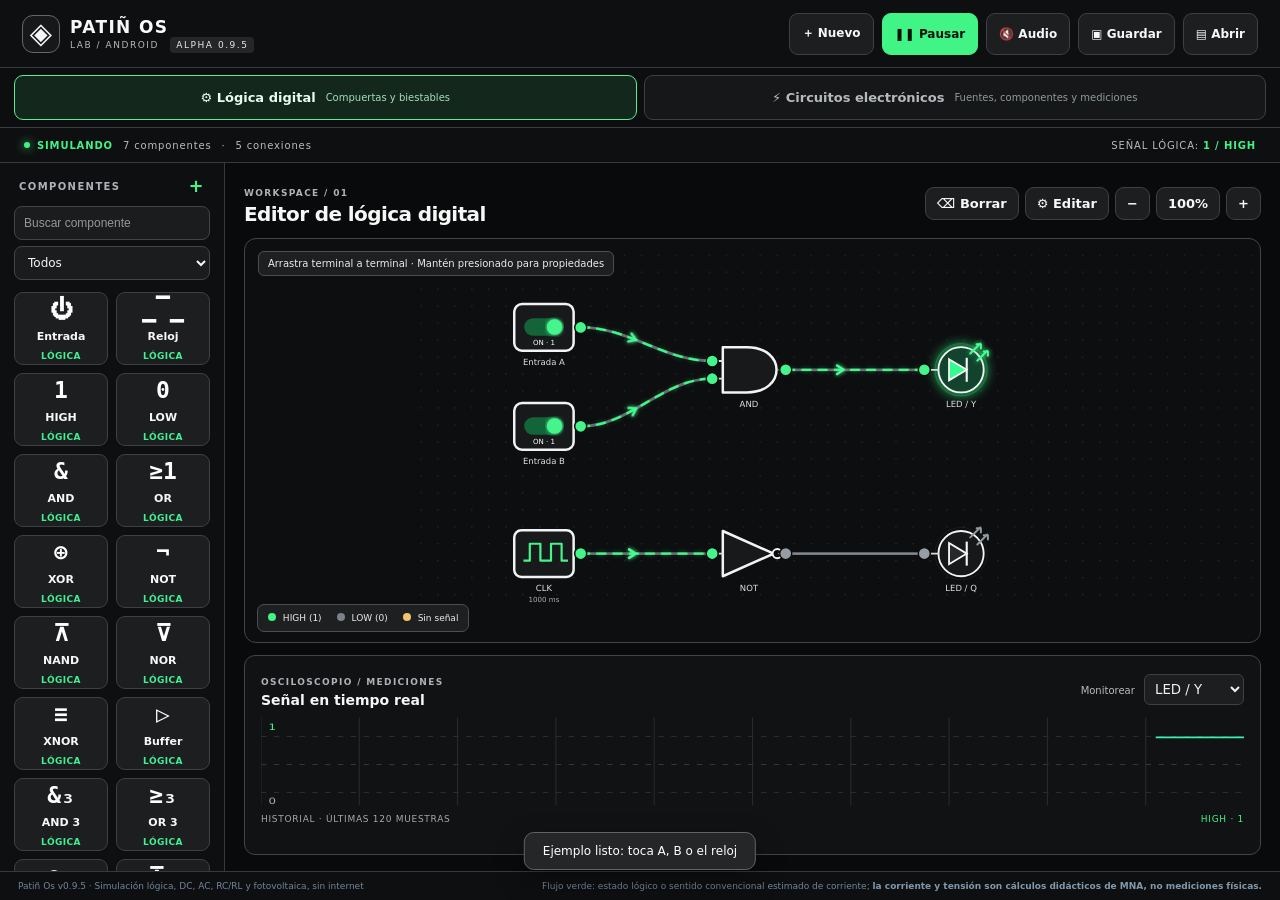
==== commit 54f3938d: "feat: Patiñ Os v0.9.5 audible buzzer, speaker and piezo via Web Audio" ====
--- a/web/index.html
+++ b/web/index.html
@@ -4,10 +4,11 @@
 <link rel="stylesheet" href="style.css"/></head><body>
 <div class="app">
   <header class="topbar">
-    <div class="brand"><div class="brand-mark">◈</div><div><strong>PATIÑ <em>OS</em></strong><small>LAB / ANDROID <span class="alpha">ALPHA 0.9.3</span></small></div></div>
+    <div class="brand"><div class="brand-mark">◈</div><div><strong>PATIÑ <em>OS</em></strong><small>LAB / ANDROID <span class="alpha">ALPHA 0.9.5</span></small></div></div>
     <div class="header-tools">
       <button id="newBtn" class="action" title="Nuevo proyecto" aria-label="Nuevo proyecto">＋ <span>Nuevo</span></button>
       <button id="runBtn" class="action primary" title="Pausar o reanudar" aria-label="Pausar o reanudar">❚❚ <span>Pausar</span></button>
+      <button id="audioBtn" class="action" type="button" aria-pressed="false" title="Activar sonido de buzzer, altavoz y piezo" aria-label="Activar audio">🔇 <span>Audio</span></button>
       <button id="saveBtn" class="action" title="Guardar proyecto" aria-label="Guardar proyecto">▣ <span>Guardar</span></button>
       <button id="spiceBtn" class="action" title="Exportar circuito SPICE .cir" aria-label="Exportar SPICE">⚗ <span>SPICE</span></button>
       <button id="loadBtn" class="action" title="Abrir proyecto" aria-label="Abrir proyecto">▤ <span>Abrir</span></button>
@@ -18,6 +19,7 @@
     <button id="logicModeBtn" class="workspace-tab active" data-workspace="logic" aria-pressed="true">⚙ Lógica digital <small>Compuertas y biestables</small></button>
     <button id="electronicsModeBtn" class="workspace-tab" data-workspace="electronics" aria-pressed="false">⚡ Circuitos electrónicos <small>Fuentes, componentes y mediciones</small></button>
   </nav>
+  <div id="audioPanel" class="audio-panel" hidden><label for="audioVolume">Volumen de Patiñ Os</label><input id="audioVolume" type="range" min="0" max="100" value="25" step="1" aria-label="Volumen de audio"/><output id="audioVolumeValue" for="audioVolume">25%</output><small>Buzzer: funciona con DC sobre su umbral. Altavoz y piezo: requieren fuente AC o pulsada de 20 a 16 000 Hz. Micrófono: entrada simulada. Audio didáctico, no acústica real.</small></div>
   <div class="ribbon">
     <div class="live-pill"><i></i><b id="liveStatus">SIMULANDO</b></div>
     <span id="statNodes">0 componentes</span><span class="dotsep">·</span><span id="statWires">0 conexiones</span>
@@ -55,8 +57,8 @@
       </div>
     </section>
   </main>
-  <footer><span>Patiñ Os v0.9.4 · Simulación lógica, DC, AC, RC/RL y fotovoltaica, sin internet</span><span>Flujo verde: estado lógico o sentido convencional estimado de corriente; <b>la corriente y tensión son cálculos didácticos de MNA, no mediciones físicas.</b></span></footer>
+  <footer><span>Patiñ Os v0.9.5 · Simulación lógica, DC, AC, RC/RL y fotovoltaica, sin internet</span><span>Flujo verde: estado lógico o sentido convencional estimado de corriente; <b>la corriente y tensión son cálculos didácticos de MNA, no mediciones físicas.</b></span></footer>
   <div id="toast" role="status" aria-live="polite"></div>
   <dialog id="propsDialog" class="props-dialog" aria-labelledby="propsTitle"><form id="propsForm" method="dialog"><h2 id="propsTitle">Propiedades</h2><p class="props-description">Mantén presionado cualquier componente para configurar sus parámetros.</p><div id="propsFields"></div><p id="propsHelp" class="props-help"></p><div class="props-actions"><button type="button" id="propsClose">Cancelar</button><button type="submit" class="props-save">Guardar cambios</button></div></form></dialog>
 </div>
-<script src="engine.js"></script><script src="analog.js"></script><script src="special.js"></script><script src="devices.js"></script><script src="spice.js"></script><script src="dig.js"></script><script src="leds.js"></script><script src="app.js"></script></body></html>
+<script src="engine.js"></script><script src="analog.js"></script><script src="special.js"></script><script src="devices.js"></script><script src="spice.js"></script><script src="dig.js"></script><script src="leds.js"></script><script src="sound.js"></script><script src="app.js"></script></body></html>
--- a/web/style.css
+++ b/web/style.css
@@ -81,3 +81,13 @@
 .workspace-tab small{font-weight:500;color:#91999c;font-size:10px}.workspace-tab.active{border-color:#59ed92;background:#14271c;color:#eafdf1}.workspace-tab.active small{color:#a2ddbc}
 .workspace-tab:focus-visible{outline:2px solid #7af6ad;outline-offset:2px}
 @media(max-width:630px){.workspace-tabs{gap:6px;padding:5px 9px}.workspace-tab{font-size:11px;min-height:39px;padding:5px 8px;gap:4px}.workspace-tab small{display:none}}
+
+/* v0.9.5: explicit opt-in sound controls; accessible compact mobile layout */
+.audio-panel{display:flex;align-items:center;flex-wrap:wrap;gap:10px;padding:10px 16px;background:#131415;border-bottom:1px solid #414448;color:#fafafa;font-size:13px;}
+.audio-panel[hidden]{display:none;}
+.audio-panel input[type=range]{accent-color:#37ef91;flex:1;min-width:110px;max-width:340px;}
+.audio-panel output{font-variant-numeric:tabular-nums;min-width:35px;}
+.audio-panel small{flex-basis:100%;color:#bbc0c4;line-height:1.45;}
+#audioBtn[aria-pressed=true]{background:#215036;border-color:#35de83;color:#fff;}
+#audioBtn:focus-visible,#audioVolume:focus-visible{outline:2px solid #40f395;outline-offset:2px;}
+@media(max-width:760px){.audio-panel{padding:8px 12px;gap:7px}.audio-panel label{font-size:11px}.audio-panel small{font-size:10px}.header-tools #audioBtn span{display:none;}}
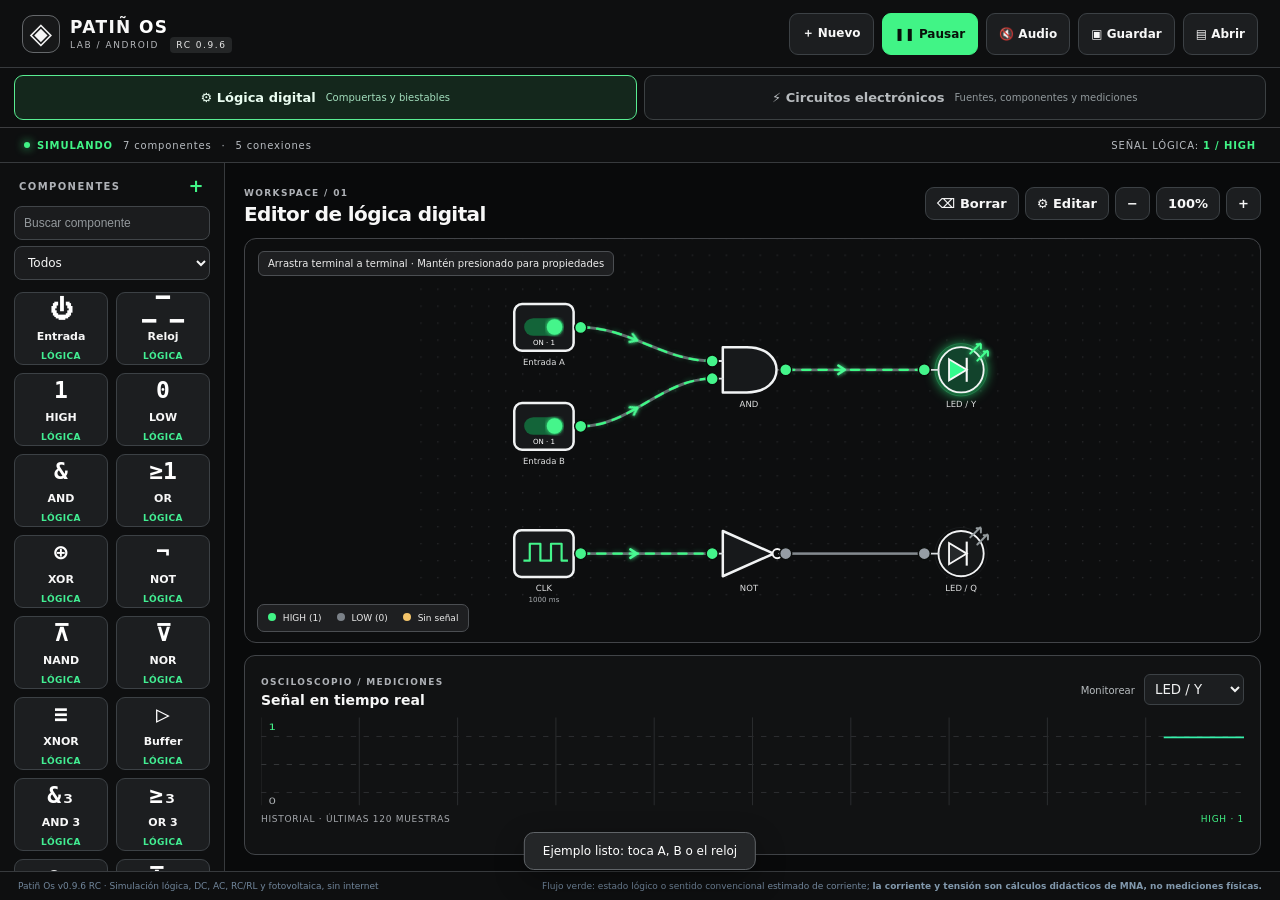
==== commit 37e4deda: "perf(android): Patiñ Os v0.9.6 RC1 stability, responsiveness and signed-release preparation" ====
--- a/web/index.html
+++ b/web/index.html
@@ -4,7 +4,7 @@
 <link rel="stylesheet" href="style.css"/></head><body>
 <div class="app">
   <header class="topbar">
-    <div class="brand"><div class="brand-mark">◈</div><div><strong>PATIÑ <em>OS</em></strong><small>LAB / ANDROID <span class="alpha">ALPHA 0.9.5</span></small></div></div>
+    <div class="brand"><div class="brand-mark">◈</div><div><strong>PATIÑ <em>OS</em></strong><small>LAB / ANDROID <span class="alpha">RC 0.9.6</span></small></div></div>
     <div class="header-tools">
       <button id="newBtn" class="action" title="Nuevo proyecto" aria-label="Nuevo proyecto">＋ <span>Nuevo</span></button>
       <button id="runBtn" class="action primary" title="Pausar o reanudar" aria-label="Pausar o reanudar">❚❚ <span>Pausar</span></button>
@@ -57,7 +57,7 @@
       </div>
     </section>
   </main>
-  <footer><span>Patiñ Os v0.9.5 · Simulación lógica, DC, AC, RC/RL y fotovoltaica, sin internet</span><span>Flujo verde: estado lógico o sentido convencional estimado de corriente; <b>la corriente y tensión son cálculos didácticos de MNA, no mediciones físicas.</b></span></footer>
+  <footer><span>Patiñ Os v0.9.6 RC · Simulación lógica, DC, AC, RC/RL y fotovoltaica, sin internet</span><span>Flujo verde: estado lógico o sentido convencional estimado de corriente; <b>la corriente y tensión son cálculos didácticos de MNA, no mediciones físicas.</b></span></footer>
   <div id="toast" role="status" aria-live="polite"></div>
   <dialog id="propsDialog" class="props-dialog" aria-labelledby="propsTitle"><form id="propsForm" method="dialog"><h2 id="propsTitle">Propiedades</h2><p class="props-description">Mantén presionado cualquier componente para configurar sus parámetros.</p><div id="propsFields"></div><p id="propsHelp" class="props-help"></p><div class="props-actions"><button type="button" id="propsClose">Cancelar</button><button type="submit" class="props-save">Guardar cambios</button></div></form></dialog>
 </div>
--- a/web/style.css
+++ b/web/style.css
@@ -91,3 +91,12 @@
 #audioBtn[aria-pressed=true]{background:#215036;border-color:#35de83;color:#fff;}
 #audioBtn:focus-visible,#audioVolume:focus-visible{outline:2px solid #40f395;outline-offset:2px;}
 @media(max-width:760px){.audio-panel{padding:8px 12px;gap:7px}.audio-panel label{font-size:11px}.audio-panel small{font-size:10px}.header-tools #audioBtn span{display:none;}}
+
+/* 0.9.6 RC: low-motion accessibility and smaller/foldable screens */
+@media(prefers-reduced-motion:reduce){
+ .wire-energized{animation:none;stroke-dashoffset:0;filter:none}
+ .flow-chevron{display:none}.spark-flash,.spark-particle{animation:none;opacity:0}
+ .tool,.action,#toast{transition:none}
+}
+@media(max-width:360px){.header-tools{gap:2px}.action{padding:7px 6px}.canvas-controls{gap:3px}.canvas-controls button{min-width:31px;padding:6px}.canvas-hint{max-width:calc(100% - 12px)}.ribbon{padding:0 8px}.legend{max-width:calc(100% - 20px);flex-wrap:wrap}}
+@media(orientation:landscape) and (max-height:520px){.app{min-height:0}.sidebar{height:112px}.workarea{min-height:0}.bottom{height:110px}.svg-box{min-height:150px}.canvas-hint{font-size:10px}}
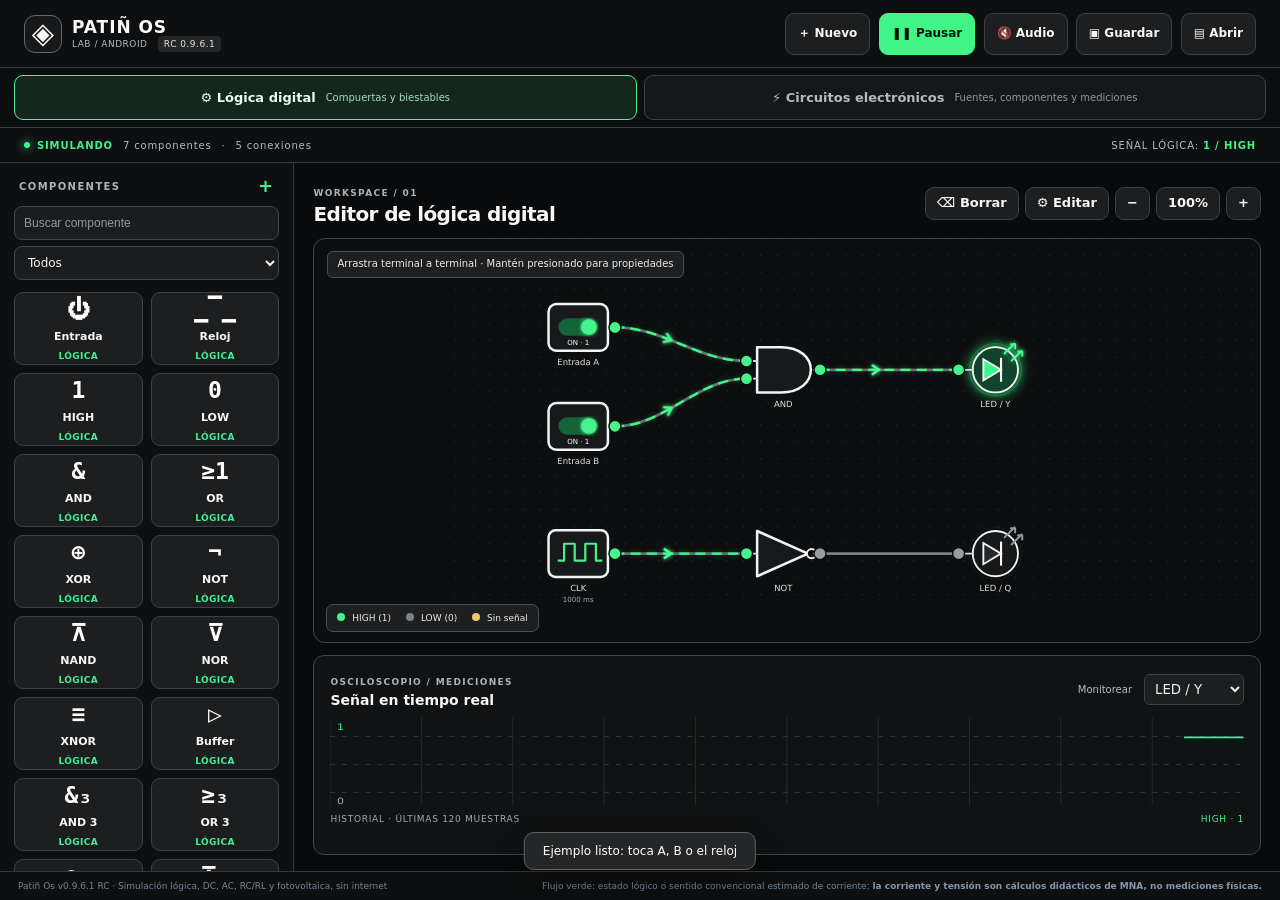
==== commit a213a953: "fix(responsive): v0.9.6.1 RC2 adaptive layout across phones, tablets and landscape" ====
--- a/web/index.html
+++ b/web/index.html
@@ -1,10 +1,10 @@
 <!DOCTYPE html>
 <html lang="es"><head><meta charset="utf-8"/><meta name="viewport" content="width=device-width,initial-scale=1,maximum-scale=5,user-scalable=yes"/>
 <meta name="theme-color" content="#0a0a0b"/><title>Patiñ Os · Laboratorio de circuitos</title>
-<link rel="stylesheet" href="style.css"/></head><body>
+<link rel="stylesheet" href="style.css"/><link rel="stylesheet" href="responsive.css"/></head><body>
 <div class="app">
   <header class="topbar">
-    <div class="brand"><div class="brand-mark">◈</div><div><strong>PATIÑ <em>OS</em></strong><small>LAB / ANDROID <span class="alpha">RC 0.9.6</span></small></div></div>
+    <div class="brand"><div class="brand-mark">◈</div><div><strong>PATIÑ <em>OS</em></strong><small>LAB / ANDROID <span class="alpha">RC 0.9.6.1</span></small></div></div>
     <div class="header-tools">
       <button id="newBtn" class="action" title="Nuevo proyecto" aria-label="Nuevo proyecto">＋ <span>Nuevo</span></button>
       <button id="runBtn" class="action primary" title="Pausar o reanudar" aria-label="Pausar o reanudar">❚❚ <span>Pausar</span></button>
@@ -57,7 +57,7 @@
       </div>
     </section>
   </main>
-  <footer><span>Patiñ Os v0.9.6 RC · Simulación lógica, DC, AC, RC/RL y fotovoltaica, sin internet</span><span>Flujo verde: estado lógico o sentido convencional estimado de corriente; <b>la corriente y tensión son cálculos didácticos de MNA, no mediciones físicas.</b></span></footer>
+  <footer><span>Patiñ Os v0.9.6.1 RC · Simulación lógica, DC, AC, RC/RL y fotovoltaica, sin internet</span><span>Flujo verde: estado lógico o sentido convencional estimado de corriente; <b>la corriente y tensión son cálculos didácticos de MNA, no mediciones físicas.</b></span></footer>
   <div id="toast" role="status" aria-live="polite"></div>
   <dialog id="propsDialog" class="props-dialog" aria-labelledby="propsTitle"><form id="propsForm" method="dialog"><h2 id="propsTitle">Propiedades</h2><p class="props-description">Mantén presionado cualquier componente para configurar sus parámetros.</p><div id="propsFields"></div><p id="propsHelp" class="props-help"></p><div class="props-actions"><button type="button" id="propsClose">Cancelar</button><button type="submit" class="props-save">Guardar cambios</button></div></form></dialog>
 </div>
--- a/web/responsive.css
+++ b/web/responsive.css
@@ -0,0 +1,141 @@
+/* Patiñ Os — layout adaptativo RC2. Se carga al final para no alterar el motor.
+ * Diseño responsive por espacio disponible, no por modelo de teléfono. */
+:root { color-scheme: dark; }
+html,body { max-width:100%; overflow:hidden; }
+.app { width:100%; height:100vh; height:100dvh; min-height:0; min-width:0; overflow:hidden; }
+.main { flex:1 1 auto; min-height:0; min-width:0; overflow:hidden; }
+.workarea { min-height:0; min-width:0; overflow-y:auto; overscroll-behavior:contain; scrollbar-width:thin; }
+.sidebar { min-height:0; min-width:0; scrollbar-width:thin; }
+.topbar { min-width:0; }
+.brand { min-width:0; flex:0 1 auto; }
+.brand > div:last-child { min-width:0; }
+.brand strong { display:block; white-space:nowrap; line-height:1.1; letter-spacing:.055em; }
+.brand small { white-space:nowrap; letter-spacing:.055em; }
+.brand-mark { flex:0 0 auto; }
+.header-tools { min-width:0; }
+.action,.canvas-controls button { line-height:1.15; }
+.workspace-tab { min-width:0; }
+.canvas-top > div:first-child { min-width:0; }
+.canvas-top h1 { overflow-wrap:normal; }
+.canvas-controls { min-width:0; }
+.canvas-hint { line-height:1.25; max-width:calc(100% - 20px); }
+.scope-header { gap:8px; }
+.scope-header label { min-width:0; display:flex; align-items:center; gap:6px; }
+.scope-header select { min-width:0; max-width:100%; }
+.tool-controls { min-width:0; }
+#tools { scrollbar-width:thin; }
+.props-dialog { max-height:min(86dvh,760px); }
+
+/* Teléfonos en vertical, incluso si el usuario usa letra grande o pantalla dividida. */
+@media (max-width:760px) and (orientation:portrait) {
+  .app { display:flex; flex-direction:column; }
+  .topbar {
+    height:auto; flex:0 0 auto; display:grid; grid-template-columns:minmax(0,1fr);
+    justify-content:stretch; align-items:stretch; row-gap:7px;
+    padding:8px 10px 7px;
+  }
+  .brand { width:100%; gap:9px; align-items:center; }
+  .brand-mark { width:34px; height:34px; line-height:32px; font-size:25px; }
+  .brand strong { font-size:clamp(15px,4.2vw,20px); }
+  .brand small { font-size:9px; margin-top:2px; }
+  .alpha { font-size:9px; padding:2px 5px; }
+  .header-tools { display:grid; grid-template-columns:repeat(6,minmax(0,1fr)); gap:6px; width:100%; }
+  .header-tools .action { width:100%; min-width:0; min-height:44px; height:44px; padding:4px; font-size:20px; border-radius:10px; }
+  .header-tools .action span { display:none; }
+  .workspace-tabs { flex:0 0 auto; display:grid; grid-template-columns:repeat(2,minmax(0,1fr)); gap:7px; padding:6px 10px; }
+  .workspace-tab { min-height:43px; padding:7px 5px; font-size:clamp(10px,2.9vw,13px); white-space:normal; text-align:center; }
+  .workspace-tab small { display:none; }
+  .audio-panel { flex:0 0 auto; padding:7px 10px; gap:6px; }
+  .audio-panel label { font-size:12px; }
+  .audio-panel small { display:none; }
+  .audio-panel input[type=range] { min-width:55px; }
+  .ribbon { flex:0 0 auto; height:auto; min-height:34px; padding:6px 10px; gap:7px; font-size:10px; letter-spacing:0; }
+  .ribbon .dotsep,#statWires { display:none; }
+  #signalSummary { max-width:47%; overflow:hidden; text-overflow:ellipsis; white-space:nowrap; font-size:9px; }
+  .main { display:flex; flex-direction:column; flex:1 1 auto; min-height:0; }
+  .workarea { order:1; flex:1 1 auto; display:block; overflow-y:auto; padding:11px 10px 14px; }
+  .canvas-top { display:grid; grid-template-columns:minmax(0,1fr); row-gap:9px; align-items:start; margin-bottom:10px; }
+  .canvas-top h1 { font-size:clamp(16px,4vw,21px); line-height:1.2; margin-top:2px; }
+  .eyebrow { font-size:10px; }
+  .canvas-controls { width:100%; display:grid; grid-template-columns:repeat(5,minmax(0,1fr)); gap:7px; }
+  .canvas-controls button { min-width:0; height:42px; padding:5px 2px; font-size:17px; }
+  .canvas-controls button span { display:none; }
+  .svg-box { flex:0 0 auto; height:clamp(285px,45dvh,550px); min-height:285px; border-radius:12px; }
+  .canvas-hint { top:10px; left:10px; right:10px; width:max-content; max-width:calc(100% - 20px); padding:7px 10px; font-size:11px; }
+  .legend { bottom:10px; left:10px; right:10px; width:max-content; max-width:calc(100% - 20px); flex-wrap:wrap; font-size:10px; gap:7px 10px; padding:7px 9px; }
+  .analog-status,.import-status { margin-top:9px; max-height:none; overflow:visible; font-size:11px; }
+  .bottom { flex:0 0 auto; height:auto; min-height:158px; padding:12px 11px 9px; margin-top:11px; border-radius:11px; }
+  .scope-header { flex-wrap:wrap; align-items:center; }
+  .scope-header h2 { font-size:14px; }
+  .scope-header label { font-size:10px; }
+  .scope-header select { max-width:135px; min-height:34px; }
+  #scope { height:85px; margin-top:8px; }
+  .scope-footer { font-size:9px; gap:8px; flex-wrap:wrap; }
+  .sidebar { order:2; width:100%; height:clamp(163px,24dvh,205px); flex:0 0 auto; overflow:hidden; padding:10px 10px 8px; border-top:1px solid var(--edge); border-right:0; }
+  .sidebar > .section-head,.sidebar .side-actions,.sidebar .tip { display:none; }
+  .tool-controls { display:grid; grid-template-columns:minmax(0,1fr) minmax(106px,37%); align-items:center; gap:8px; height:38px; margin:0 0 8px; }
+  .tool-controls input,.tool-controls select { width:100%; min-width:0; height:38px; min-height:38px; font-size:13px; }
+  .tool-grid { display:flex; flex-wrap:nowrap; gap:8px; width:100%; max-width:100%; height:calc(100% - 46px); overflow-x:auto; overflow-y:hidden; -webkit-overflow-scrolling:touch; padding-bottom:3px; }
+  .tool { flex:0 0 clamp(95px,27vw,135px); min-width:0; min-height:0; height:100%; padding:5px 7px; gap:4px; }
+  .tool .glyph { font-size:26px; }
+  .tool span:last-child { overflow-wrap:anywhere; text-align:center; font-size:11px; }
+  .tool .model-type { font-size:9px; }
+  footer { display:none; }
+}
+/* Horizontal compact phones: panel on the left and independently scrollable editor. */
+@media (orientation:landscape) and (max-height:560px) {
+  .app { min-height:0; }
+  .topbar { display:flex; height:51px; min-height:51px; padding:5px 11px; gap:8px; align-items:center; }
+  .brand { flex:0 1 auto; }
+  .brand strong { font-size:14px; }
+  .brand small { font-size:8px; }
+  .brand-mark { width:30px; height:30px; line-height:28px; font-size:23px; }
+  .header-tools { display:flex; margin-left:auto; gap:5px; width:auto; }
+  .header-tools .action { min-width:36px; width:38px; height:38px; min-height:38px; font-size:18px; padding:3px; }
+  .header-tools .action span { display:none; }
+  .workspace-tabs { padding:4px 9px; }
+  .workspace-tab { min-height:34px; font-size:11px; padding:4px 8px; }
+  .workspace-tab small { display:none; }
+  .ribbon { height:27px; min-height:27px; padding:4px 11px; }
+  .audio-panel { padding:5px 10px; }
+  .audio-panel small { display:none; }
+  .main { display:flex; flex-direction:row; min-height:0; }
+  .sidebar { order:0; flex:0 0 clamp(185px,28vw,270px); width:clamp(185px,28vw,270px); height:auto; padding:9px; overflow-y:auto; overflow-x:hidden; border-right:1px solid var(--edge); border-top:0; }
+  .sidebar .section-head { display:flex; }
+  .tool-controls { display:flex; flex-direction:column; height:auto; gap:7px; }
+  .tool-controls input,.tool-controls select { width:100%; height:36px; min-height:36px; }
+  .tool-grid { display:grid; width:100%; grid-template-columns:repeat(2,minmax(0,1fr)); height:auto; overflow:visible; gap:7px; }
+  .tool { min-width:0; min-height:86px; height:auto; }
+  .workarea { order:1; flex:1 1 auto; display:block; min-width:0; min-height:0; padding:9px 12px; overflow-y:auto; }
+  .canvas-top { display:grid; grid-template-columns:minmax(0,1fr) auto; gap:10px; align-items:center; margin-bottom:8px; }
+  .canvas-top h1 { font-size:16px; }
+  .canvas-controls { display:flex; gap:5px; width:auto; }
+  .canvas-controls button { min-width:35px; min-height:36px; padding:5px; font-size:14px; }
+  .canvas-controls button span { display:none; }
+  .svg-box { flex:0 0 auto; height:clamp(240px,72dvh,500px); min-height:240px; }
+  .canvas-hint { max-width:calc(100% - 20px); font-size:10px; }
+  .bottom { height:auto; min-height:135px; padding:10px; margin-top:9px; }
+  #scope { height:77px; }
+  footer { display:none; }
+}
+/* Tablets/desktops: sidebar stays visible and scope remains accessible by scrolling workarea. */
+@media (min-width:761px) and (min-height:561px) {
+  .topbar { padding-inline:clamp(12px,2vw,24px); gap:12px; }
+  .brand { flex:0 0 auto; }
+  .header-tools { gap:clamp(4px,.65vw,9px); flex-wrap:nowrap; }
+  .header-tools .action { min-width:37px; white-space:nowrap; }
+  .sidebar { width:clamp(210px,23vw,310px); }
+  .workarea { overflow-y:auto; }
+  .canvas-top { flex-wrap:wrap; row-gap:8px; }
+  .svg-box { min-height:300px; }
+  .bottom { min-height:175px; }
+}
+@media (max-width:1030px) and (min-width:761px) {
+  .header-tools .action span { display:none; }
+  .header-tools .action { font-size:18px; min-width:40px; min-height:40px; padding:6px; }
+}
+/* Narrow split-screen windows should use the vertical layout even when the viewport is short. */
+@media (max-width:760px) and (max-height:560px) and (orientation:portrait) {
+  .svg-box { height:300px; }
+  .sidebar { height:153px; }
+}
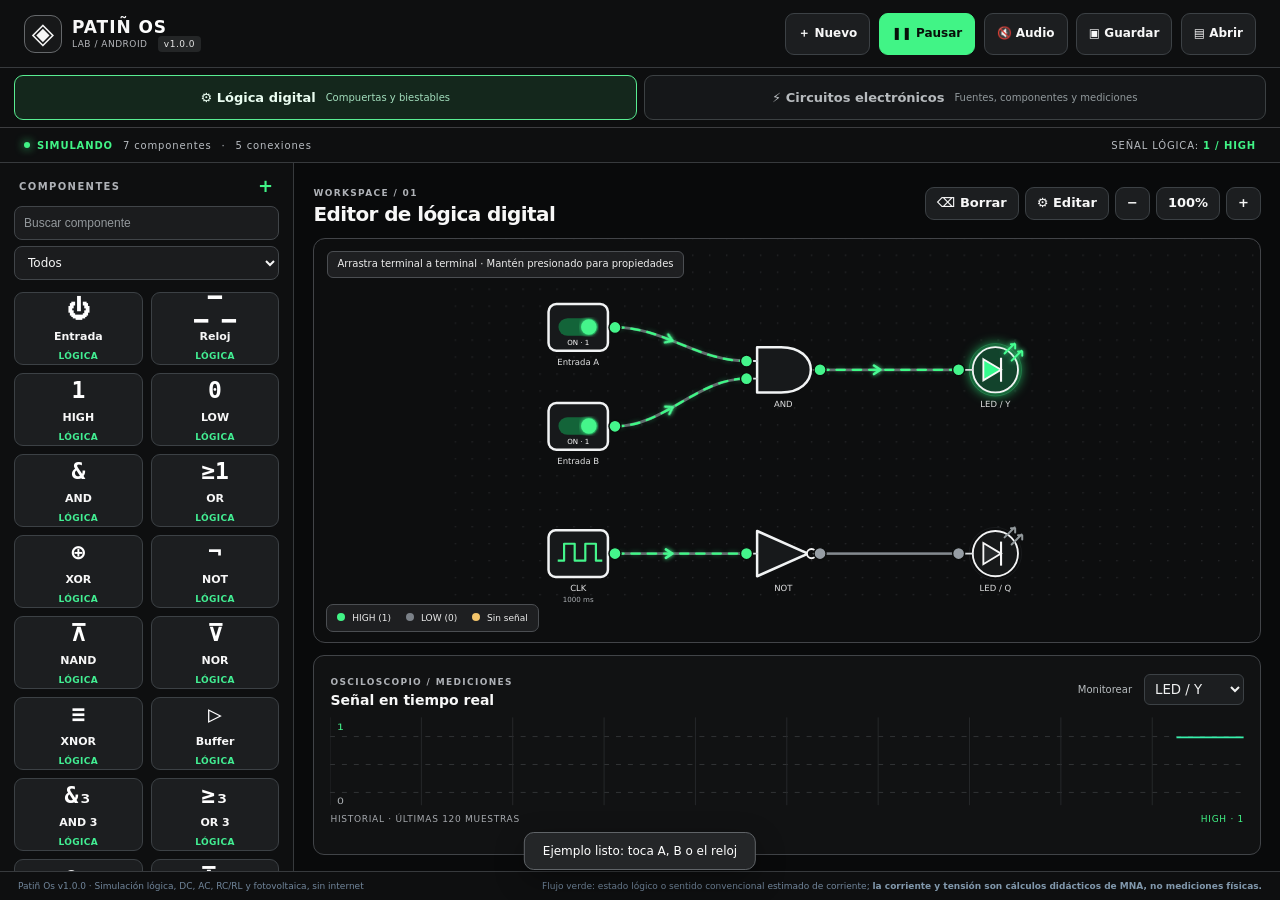
==== commit 5d92666c: "chore(release): prepare Patiñ Os v1.0.0 and require private signed publication" ====
--- a/web/index.html
+++ b/web/index.html
@@ -4,7 +4,7 @@
 <link rel="stylesheet" href="style.css"/><link rel="stylesheet" href="responsive.css"/></head><body>
 <div class="app">
   <header class="topbar">
-    <div class="brand"><div class="brand-mark">◈</div><div><strong>PATIÑ <em>OS</em></strong><small>LAB / ANDROID <span class="alpha">RC 0.9.6.1</span></small></div></div>
+    <div class="brand"><div class="brand-mark">◈</div><div><strong>PATIÑ <em>OS</em></strong><small>LAB / ANDROID <span class="alpha">v1.0.0</span></small></div></div>
     <div class="header-tools">
       <button id="newBtn" class="action" title="Nuevo proyecto" aria-label="Nuevo proyecto">＋ <span>Nuevo</span></button>
       <button id="runBtn" class="action primary" title="Pausar o reanudar" aria-label="Pausar o reanudar">❚❚ <span>Pausar</span></button>
@@ -57,7 +57,7 @@
       </div>
     </section>
   </main>
-  <footer><span>Patiñ Os v0.9.6.1 RC · Simulación lógica, DC, AC, RC/RL y fotovoltaica, sin internet</span><span>Flujo verde: estado lógico o sentido convencional estimado de corriente; <b>la corriente y tensión son cálculos didácticos de MNA, no mediciones físicas.</b></span></footer>
+  <footer><span>Patiñ Os v1.0.0 · Simulación lógica, DC, AC, RC/RL y fotovoltaica, sin internet</span><span>Flujo verde: estado lógico o sentido convencional estimado de corriente; <b>la corriente y tensión son cálculos didácticos de MNA, no mediciones físicas.</b></span></footer>
   <div id="toast" role="status" aria-live="polite"></div>
   <dialog id="propsDialog" class="props-dialog" aria-labelledby="propsTitle"><form id="propsForm" method="dialog"><h2 id="propsTitle">Propiedades</h2><p class="props-description">Mantén presionado cualquier componente para configurar sus parámetros.</p><div id="propsFields"></div><p id="propsHelp" class="props-help"></p><div class="props-actions"><button type="button" id="propsClose">Cancelar</button><button type="submit" class="props-save">Guardar cambios</button></div></form></dialog>
 </div>
